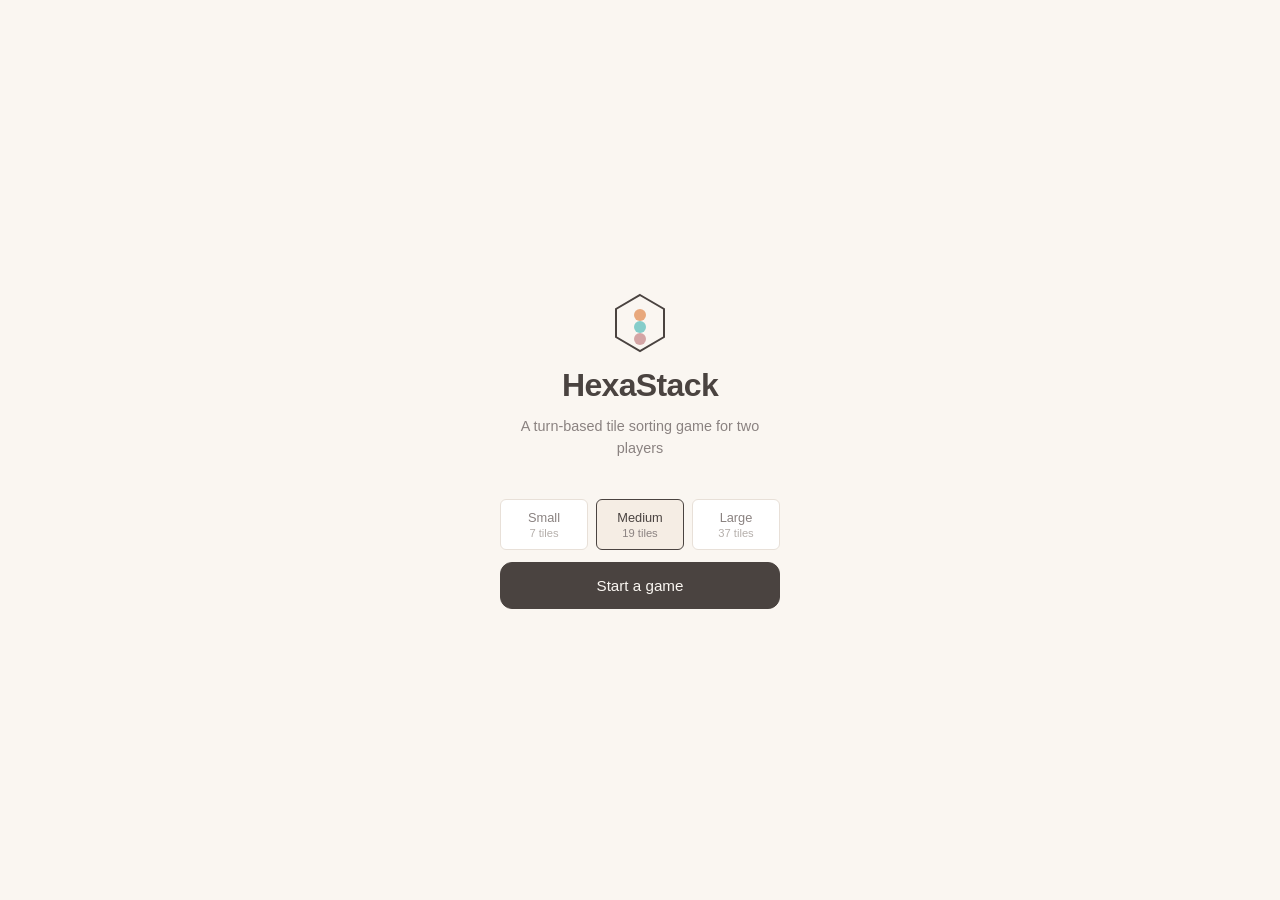
==== templates/index.html @ e5bf237d "Initial commit: HexaStack prototype" ====
<!DOCTYPE html>
<html lang="en">
<head>
    <meta charset="UTF-8">
    <meta name="viewport" content="width=device-width, initial-scale=1.0, maximum-scale=1.0, user-scalable=no">
    <title>HexaStack</title>
    <link rel="stylesheet" href="/static/css/style.css">
</head>
<body>
    <div class="home">
        <div class="home-logo">
            <svg width="64" height="64" viewBox="0 0 64 64" fill="none">
                <polygon points="32,4 56,18 56,46 32,60 8,46 8,18" 
                         fill="#FAF6F1" stroke="#4A4340" stroke-width="2"/>
                <circle cx="32" cy="24" r="6" fill="#E8A87C"/>
                <circle cx="32" cy="36" r="6" fill="#85CDCA"/>
                <circle cx="32" cy="48" r="6" fill="#D4A5A5"/>
            </svg>
            <h1>HexaStack</h1>
            <p>A turn-based tile sorting game for two players</p>
        </div>

        <div class="home-options">
            <div class="size-select" id="sizeSelect">
                <button class="size-btn" data-size="small">
                    Small
                    <span>7 tiles</span>
                </button>
                <button class="size-btn active" data-size="medium">
                    Medium
                    <span>19 tiles</span>
                </button>
                <button class="size-btn" data-size="large">
                    Large
                    <span>37 tiles</span>
                </button>
            </div>
            <button class="btn btn-primary" id="createBtn">Start a game</button>
        </div>
    </div>

    <script>
        let selectedSize = 'medium';

        document.querySelectorAll('.size-btn').forEach(btn => {
            btn.addEventListener('click', () => {
                document.querySelectorAll('.size-btn').forEach(b => b.classList.remove('active'));
                btn.classList.add('active');
                selectedSize = btn.dataset.size;
            });
        });

        document.getElementById('createBtn').addEventListener('click', async () => {
            const btn = document.getElementById('createBtn');
            btn.textContent = 'Creating…';
            btn.disabled = true;

            try {
                const res = await fetch('/api/create', {
                    method: 'POST',
                    headers: { 'Content-Type': 'application/json' },
                    body: JSON.stringify({ board_size: selectedSize })
                });
                const data = await res.json();
                window.location.href = data.url;
            } catch (e) {
                btn.textContent = 'Start a game';
                btn.disabled = false;
            }
        });
    </script>
</body>
</html>
---- static/css/style.css ----
/* ============================================================
   HexaStack — Clean, minimal, warm pastel theme
   ============================================================ */

:root {
    --bg: #FAF6F1;
    --bg-warm: #F5EDE4;
    --text: #4A4340;
    --text-light: #8A8280;
    --text-faint: #B5AFAB;
    --border: #E8E0D8;

    /* Pastel game colours */
    --c0: #E8A87C;  /* peach */
    --c1: #85CDCA;  /* teal */
    --c2: #D4A5A5;  /* rose */
    --c3: #C3B1E1;  /* lavender */
    --c4: #A8D8B9;  /* sage */

    --hex-empty: #EDE7E0;
    --hex-stroke: #D8D0C8;
    --hex-highlight: #D4C8BB;
    --hex-valid: rgba(133, 205, 202, 0.3);

    --radius-sm: 6px;
    --radius-md: 12px;
    --radius-lg: 20px;
    --shadow-sm: 0 1px 3px rgba(74, 67, 64, 0.06);
    --shadow-md: 0 4px 12px rgba(74, 67, 64, 0.08);

    --font: 'DM Sans', -apple-system, BlinkMacSystemFont, sans-serif;
    --font-mono: 'DM Mono', 'SF Mono', monospace;
}

@import url('https://fonts.googleapis.com/css2?family=DM+Sans:ital,opsz,wght@0,9..40,300;0,9..40,400;0,9..40,500;0,9..40,600;1,9..40,400&family=DM+Mono:wght@400;500&display=swap');

* { margin: 0; padding: 0; box-sizing: border-box; }

html, body {
    font-family: var(--font);
    background: var(--bg);
    color: var(--text);
    min-height: 100dvh;
    -webkit-font-smoothing: antialiased;
    -webkit-tap-highlight-color: transparent;
    user-select: none;
    overflow-x: hidden;
}

/* ---- Layout ---- */

.container {
    max-width: 440px;
    margin: 0 auto;
    padding: 16px;
    min-height: 100dvh;
    display: flex;
    flex-direction: column;
}

/* ---- Home screen ---- */

.home {
    display: flex;
    flex-direction: column;
    align-items: center;
    justify-content: center;
    min-height: 100dvh;
    gap: 40px;
    text-align: center;
}

.home-logo {
    display: flex;
    flex-direction: column;
    align-items: center;
    gap: 12px;
}

.home-logo h1 {
    font-size: 2rem;
    font-weight: 600;
    letter-spacing: -0.02em;
    color: var(--text);
}

.home-logo p {
    font-size: 0.9rem;
    color: var(--text-light);
    max-width: 260px;
    line-height: 1.5;
}

.home-options {
    display: flex;
    flex-direction: column;
    gap: 12px;
    width: 100%;
    max-width: 280px;
}

.btn {
    display: flex;
    align-items: center;
    justify-content: center;
    padding: 14px 24px;
    border: 1.5px solid var(--border);
    border-radius: var(--radius-md);
    background: white;
    color: var(--text);
    font-family: var(--font);
    font-size: 0.95rem;
    font-weight: 500;
    cursor: pointer;
    transition: all 0.15s ease;
    gap: 8px;
    text-decoration: none;
}

.btn:hover, .btn:active {
    background: var(--bg-warm);
    border-color: var(--hex-highlight);
}

.btn-primary {
    background: var(--text);
    color: var(--bg);
    border-color: var(--text);
}

.btn-primary:hover, .btn-primary:active {
    background: #5D5552;
}

.size-select {
    display: flex;
    gap: 8px;
    width: 100%;
    max-width: 280px;
}

.size-btn {
    flex: 1;
    padding: 10px 8px;
    border: 1.5px solid var(--border);
    border-radius: var(--radius-sm);
    background: white;
    color: var(--text-light);
    font-family: var(--font);
    font-size: 0.8rem;
    font-weight: 500;
    cursor: pointer;
    transition: all 0.15s ease;
    text-align: center;
}

.size-btn.active {
    border-color: var(--text);
    color: var(--text);
    background: var(--bg-warm);
}

.size-btn span {
    display: block;
    font-size: 0.7rem;
    color: var(--text-faint);
    margin-top: 2px;
    font-weight: 400;
}

.size-btn.active span {
    color: var(--text-light);
}

/* ---- Game header ---- */

.game-header {
    display: flex;
    justify-content: space-between;
    align-items: center;
    padding: 8px 0 12px;
}

.score-block {
    text-align: center;
    min-width: 64px;
}

.score-label {
    font-size: 0.7rem;
    font-weight: 500;
    text-transform: uppercase;
    letter-spacing: 0.06em;
    color: var(--text-faint);
    margin-bottom: 2px;
}

.score-value {
    font-family: var(--font-mono);
    font-size: 1.4rem;
    font-weight: 500;
    color: var(--text);
}

.score-block.active .score-label {
    color: var(--text-light);
}

.score-block.active .score-value {
    color: var(--text);
}

.score-block:not(.active) .score-value {
    color: var(--text-faint);
}

.turn-indicator {
    display: flex;
    flex-direction: column;
    align-items: center;
    gap: 2px;
}

.turn-dot {
    width: 8px;
    height: 8px;
    border-radius: 50%;
    background: var(--text);
}

.turn-text {
    font-size: 0.7rem;
    color: var(--text-light);
    font-weight: 500;
}

.target-score {
    font-size: 0.7rem;
    color: var(--text-faint);
    text-align: center;
    padding-bottom: 8px;
}

/* ---- Hex board ---- */

.board-container {
    flex: 1;
    display: flex;
    align-items: center;
    justify-content: center;
    padding: 8px 0;
}

.board-svg {
    width: 100%;
    max-width: 380px;
    touch-action: manipulation;
}

.hex-cell {
    cursor: pointer;
    transition: opacity 0.15s ease;
}

.hex-cell polygon {
    fill: var(--hex-empty);
    stroke: var(--hex-stroke);
    stroke-width: 1.5;
    transition: fill 0.15s ease, stroke 0.15s ease;
}

.hex-cell.has-tiles polygon {
    fill: var(--bg);
}

.hex-cell.valid-target polygon {
    fill: var(--hex-valid);
    stroke: var(--c1);
    stroke-width: 2;
    stroke-dasharray: 4 2;
}

.hex-cell.last-move polygon {
    stroke: var(--text-light);
    stroke-width: 2;
}

/* Tile stack circles inside hexes */
.tile-dot {
    transition: all 0.2s ease;
}

/* ---- Stack picker (bottom) ---- */

.picker-area {
    padding: 16px 0 24px;
    display: flex;
    flex-direction: column;
    align-items: center;
    gap: 12px;
}

.picker-label {
    font-size: 0.75rem;
    color: var(--text-faint);
    font-weight: 500;
    text-transform: uppercase;
    letter-spacing: 0.06em;
}

.picker-stacks {
    display: flex;
    gap: 12px;
    justify-content: center;
}

.stack-option {
    display: flex;
    flex-direction: column;
    align-items: center;
    gap: 4px;
    padding: 12px 20px;
    border: 1.5px solid var(--border);
    border-radius: var(--radius-md);
    background: white;
    cursor: pointer;
    transition: all 0.15s ease;
    min-width: 72px;
}

.stack-option:hover, .stack-option:active {
    border-color: var(--hex-highlight);
    background: var(--bg-warm);
}

.stack-option.selected {
    border-color: var(--text);
    background: var(--bg-warm);
    box-shadow: var(--shadow-md);
}

.stack-tile {
    width: 32px;
    height: 12px;
    border-radius: 3px;
    transition: transform 0.15s ease;
}

.stack-option.selected .stack-tile {
    transform: scale(1.1);
}

/* ---- Status messages ---- */

.status-bar {
    text-align: center;
    padding: 12px 0;
}

.status-text {
    font-size: 0.85rem;
    color: var(--text-light);
    font-weight: 400;
}

.status-text.waiting {
    color: var(--text-faint);
}

.status-text.your-turn {
    color: var(--text);
    font-weight: 500;
}

/* ---- Game over overlay ---- */

.game-over {
    position: fixed;
    inset: 0;
    background: rgba(250, 246, 241, 0.92);
    display: flex;
    align-items: center;
    justify-content: center;
    z-index: 100;
    backdrop-filter: blur(8px);
    -webkit-backdrop-filter: blur(8px);
}

.game-over-card {
    background: white;
    border: 1.5px solid var(--border);
    border-radius: var(--radius-lg);
    padding: 32px;
    text-align: center;
    max-width: 300px;
    width: 90%;
    box-shadow: var(--shadow-md);
}

.game-over-card h2 {
    font-size: 1.3rem;
    font-weight: 600;
    margin-bottom: 8px;
    letter-spacing: -0.01em;
}

.game-over-card .final-scores {
    display: flex;
    justify-content: center;
    gap: 32px;
    margin: 20px 0;
}

.game-over-card .btn {
    width: 100%;
    margin-top: 8px;
}

/* ---- Share link ---- */

.share-section {
    padding: 12px 0;
    text-align: center;
}

.share-link {
    display: flex;
    align-items: center;
    gap: 8px;
    padding: 10px 16px;
    background: white;
    border: 1.5px solid var(--border);
    border-radius: var(--radius-sm);
    font-size: 0.8rem;
    font-family: var(--font-mono);
    color: var(--text-light);
    cursor: pointer;
    transition: all 0.15s ease;
    justify-content: center;
    width: 100%;
}

.share-link:active {
    background: var(--bg-warm);
}

.share-link .copy-icon {
    flex-shrink: 0;
    color: var(--text-faint);
}

.copied-toast {
    font-size: 0.75rem;
    color: var(--c1);
    font-weight: 500;
    opacity: 0;
    transition: opacity 0.2s ease;
}

.copied-toast.show {
    opacity: 1;
}

/* ---- Animations ---- */

@keyframes fadeIn {
    from { opacity: 0; transform: translateY(8px); }
    to { opacity: 1; transform: translateY(0); }
}

@keyframes pulse {
    0%, 100% { transform: scale(1); }
    50% { transform: scale(1.05); }
}

.fade-in {
    animation: fadeIn 0.3s ease forwards;
}

.pulse {
    animation: pulse 0.3s ease;
}

/* ---- Utility ---- */

.hidden { display: none !important; }

.mt-8 { margin-top: 8px; }
.mt-16 { margin-top: 16px; }
.mb-8 { margin-bottom: 8px; }
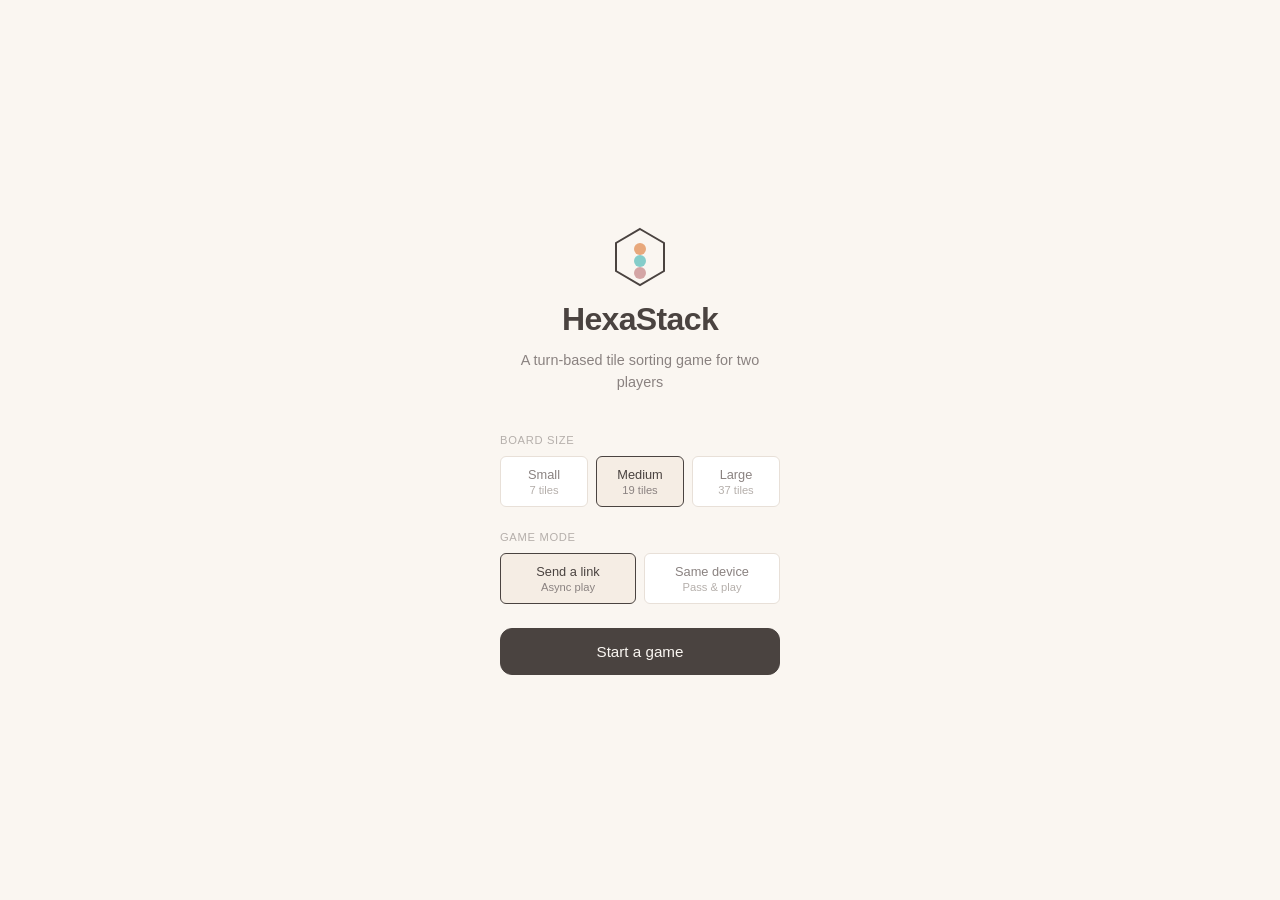
==== commit 77dfad7b: "phase 2 - rewritten merge logic, turn management async vs same device, animations, polling for turn " ====
--- a/templates/index.html
+++ b/templates/index.html
@@ -10,7 +10,7 @@
     <div class="home">
         <div class="home-logo">
             <svg width="64" height="64" viewBox="0 0 64 64" fill="none">
-                <polygon points="32,4 56,18 56,46 32,60 8,46 8,18" 
+                <polygon points="32,4 56,18 56,46 32,60 8,46 8,18"
                          fill="#FAF6F1" stroke="#4A4340" stroke-width="2"/>
                 <circle cx="32" cy="24" r="6" fill="#E8A87C"/>
                 <circle cx="32" cy="36" r="6" fill="#85CDCA"/>
@@ -21,6 +21,7 @@
         </div>
 
         <div class="home-options">
+            <label class="option-label">Board size</label>
             <div class="size-select" id="sizeSelect">
                 <button class="size-btn" data-size="small">
                     Small
@@ -35,18 +36,40 @@
                     <span>37 tiles</span>
                 </button>
             </div>
-            <button class="btn btn-primary" id="createBtn">Start a game</button>
+
+            <label class="option-label mt-16">Game mode</label>
+            <div class="size-select" id="modeSelect">
+                <button class="size-btn active" data-mode="link">
+                    Send a link
+                    <span>Async play</span>
+                </button>
+                <button class="size-btn" data-mode="local">
+                    Same device
+                    <span>Pass & play</span>
+                </button>
+            </div>
+
+            <button class="btn btn-primary mt-16" id="createBtn">Start a game</button>
         </div>
     </div>
 
     <script>
         let selectedSize = 'medium';
+        let selectedMode = 'link';
 
-        document.querySelectorAll('.size-btn').forEach(btn => {
+        document.querySelectorAll('#sizeSelect .size-btn').forEach(btn => {
             btn.addEventListener('click', () => {
-                document.querySelectorAll('.size-btn').forEach(b => b.classList.remove('active'));
+                document.querySelectorAll('#sizeSelect .size-btn').forEach(b => b.classList.remove('active'));
                 btn.classList.add('active');
                 selectedSize = btn.dataset.size;
+            });
+        });
+
+        document.querySelectorAll('#modeSelect .size-btn').forEach(btn => {
+            btn.addEventListener('click', () => {
+                document.querySelectorAll('#modeSelect .size-btn').forEach(b => b.classList.remove('active'));
+                btn.classList.add('active');
+                selectedMode = btn.dataset.mode;
             });
         });
 
@@ -59,7 +82,7 @@
                 const res = await fetch('/api/create', {
                     method: 'POST',
                     headers: { 'Content-Type': 'application/json' },
-                    body: JSON.stringify({ board_size: selectedSize })
+                    body: JSON.stringify({ board_size: selectedSize, game_mode: selectedMode })
                 });
                 const data = await res.json();
                 window.location.href = data.url;
--- a/static/css/style.css
+++ b/static/css/style.css
@@ -1,5 +1,5 @@
 /* ============================================================
-   HexaStack — Clean, minimal, warm pastel theme
+   HexaStack — Clean, minimal, warm pastel theme — Phase 2
    ============================================================ */
 
 :root {
@@ -10,7 +10,6 @@
     --text-faint: #B5AFAB;
     --border: #E8E0D8;
 
-    /* Pastel game colours */
     --c0: #E8A87C;  /* peach */
     --c1: #85CDCA;  /* teal */
     --c2: #D4A5A5;  /* rose */
@@ -68,6 +67,7 @@
     min-height: 100dvh;
     gap: 40px;
     text-align: center;
+    padding: 16px;
 }
 
 .home-logo {
@@ -94,9 +94,19 @@
 .home-options {
     display: flex;
     flex-direction: column;
-    gap: 12px;
+    gap: 8px;
     width: 100%;
     max-width: 280px;
+}
+
+.option-label {
+    font-size: 0.7rem;
+    font-weight: 500;
+    text-transform: uppercase;
+    letter-spacing: 0.06em;
+    color: var(--text-faint);
+    text-align: left;
+    margin-bottom: 2px;
 }
 
 .btn {
@@ -136,7 +146,6 @@
     display: flex;
     gap: 8px;
     width: 100%;
-    max-width: 280px;
 }
 
 .size-btn {
@@ -266,7 +275,7 @@
     fill: var(--hex-empty);
     stroke: var(--hex-stroke);
     stroke-width: 1.5;
-    transition: fill 0.15s ease, stroke 0.15s ease;
+    transition: fill 0.2s ease, stroke 0.2s ease;
 }
 
 .hex-cell.has-tiles polygon {
@@ -285,12 +294,36 @@
     stroke-width: 2;
 }
 
-/* Tile stack circles inside hexes */
+/* Just-placed animation */
+.hex-cell.just-placed polygon {
+    stroke: var(--text);
+    stroke-width: 2.5;
+    animation: placePulse 0.4s ease;
+}
+
+@keyframes placePulse {
+    0% { stroke-width: 1.5; }
+    50% { stroke-width: 3.5; }
+    100% { stroke-width: 2.5; }
+}
+
+/* Clearing animation */
+.hex-cell.clearing .tile-dot {
+    animation: clearPop 0.4s ease forwards;
+}
+
+@keyframes clearPop {
+    0% { transform: scale(1); opacity: 1; }
+    50% { transform: scale(1.4); opacity: 0.8; }
+    100% { transform: scale(0); opacity: 0; }
+}
+
+/* Tile dots */
 .tile-dot {
     transition: all 0.2s ease;
 }
 
-/* ---- Stack picker (bottom) ---- */
+/* ---- Stack picker ---- */
 
 .picker-area {
     padding: 16px 0 24px;
@@ -350,7 +383,7 @@
     transform: scale(1.1);
 }
 
-/* ---- Status messages ---- */
+/* ---- Status bar ---- */
 
 .status-bar {
     text-align: center;
@@ -372,7 +405,36 @@
     font-weight: 500;
 }
 
-/* ---- Game over overlay ---- */
+/* ---- Points popup ---- */
+
+.points-popup {
+    position: fixed;
+    top: 50%;
+    left: 50%;
+    transform: translate(-50%, -50%) scale(0.5);
+    font-family: var(--font-mono);
+    font-size: 2rem;
+    font-weight: 600;
+    color: var(--text);
+    pointer-events: none;
+    opacity: 0;
+    z-index: 50;
+    transition: none;
+}
+
+.points-popup.show {
+    animation: popUp 1.2s ease forwards;
+}
+
+@keyframes popUp {
+    0% { opacity: 0; transform: translate(-50%, -50%) scale(0.5); }
+    15% { opacity: 1; transform: translate(-50%, -50%) scale(1.2); }
+    30% { transform: translate(-50%, -50%) scale(1); }
+    70% { opacity: 1; }
+    100% { opacity: 0; transform: translate(-50%, -70%) scale(1); }
+}
+
+/* ---- Game over ---- */
 
 .game-over {
     position: fixed;
@@ -431,13 +493,16 @@
     background: white;
     border: 1.5px solid var(--border);
     border-radius: var(--radius-sm);
-    font-size: 0.8rem;
+    font-size: 0.75rem;
     font-family: var(--font-mono);
     color: var(--text-light);
     cursor: pointer;
     transition: all 0.15s ease;
     justify-content: center;
     width: 100%;
+    overflow: hidden;
+    white-space: nowrap;
+    text-overflow: ellipsis;
 }
 
 .share-link:active {
@@ -455,6 +520,7 @@
     font-weight: 500;
     opacity: 0;
     transition: opacity 0.2s ease;
+    margin-top: 4px;
 }
 
 .copied-toast.show {
@@ -468,23 +534,13 @@
     to { opacity: 1; transform: translateY(0); }
 }
 
-@keyframes pulse {
-    0%, 100% { transform: scale(1); }
-    50% { transform: scale(1.05); }
-}
-
 .fade-in {
     animation: fadeIn 0.3s ease forwards;
 }
 
-.pulse {
-    animation: pulse 0.3s ease;
-}
-
 /* ---- Utility ---- */
 
 .hidden { display: none !important; }
-
 .mt-8 { margin-top: 8px; }
 .mt-16 { margin-top: 16px; }
 .mb-8 { margin-bottom: 8px; }
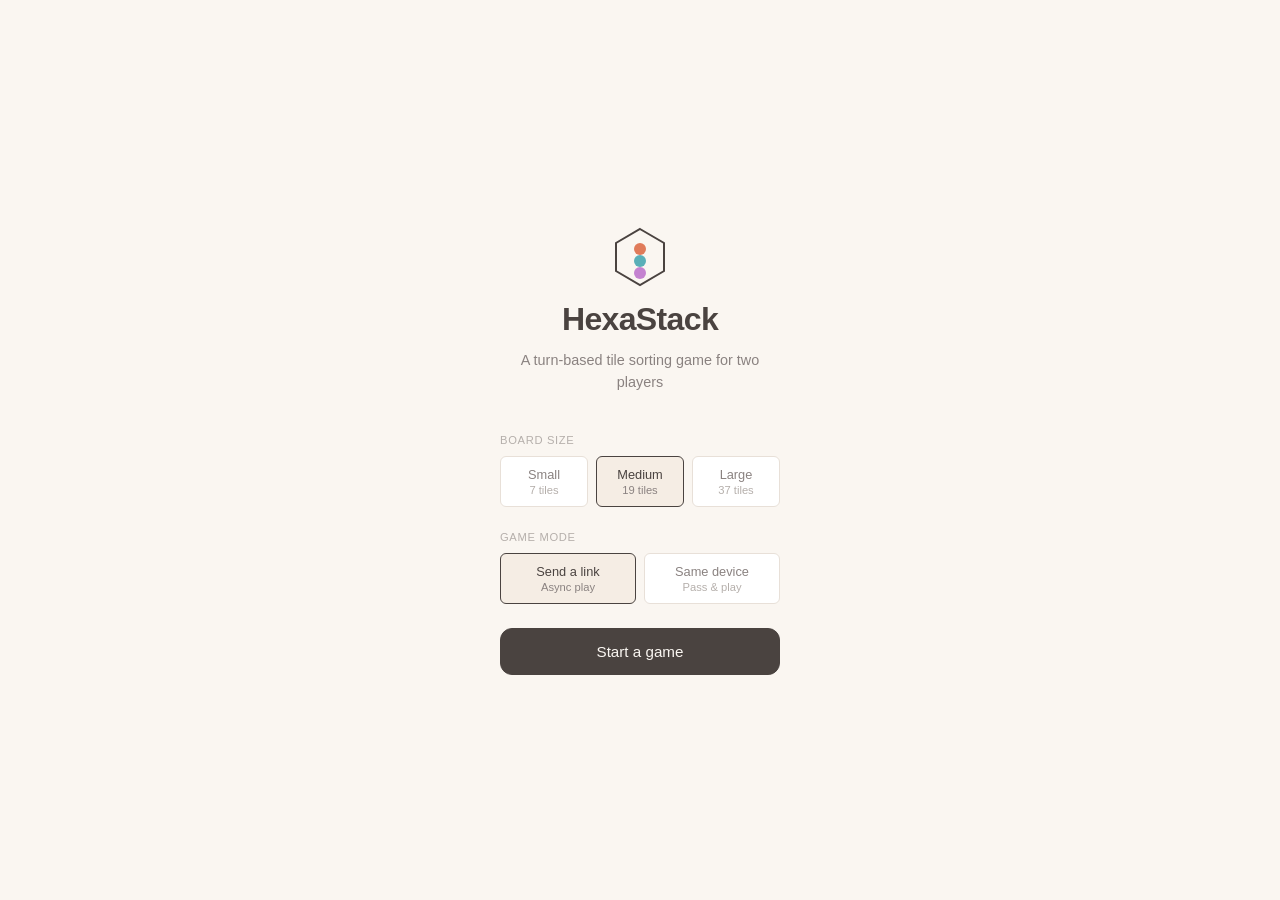
==== commit 5be4c531: "new colours, tile visuals instead of dots, animation on clear, updated merge animations" ====
--- a/templates/index.html
+++ b/templates/index.html
@@ -12,9 +12,9 @@
             <svg width="64" height="64" viewBox="0 0 64 64" fill="none">
                 <polygon points="32,4 56,18 56,46 32,60 8,46 8,18"
                          fill="#FAF6F1" stroke="#4A4340" stroke-width="2"/>
-                <circle cx="32" cy="24" r="6" fill="#E8A87C"/>
-                <circle cx="32" cy="36" r="6" fill="#85CDCA"/>
-                <circle cx="32" cy="48" r="6" fill="#D4A5A5"/>
+                <circle cx="32" cy="24" r="6" fill="#E07B5A"/>
+                <circle cx="32" cy="36" r="6" fill="#5AAFB8"/>
+                <circle cx="32" cy="48" r="6" fill="#C482D0"/>
             </svg>
             <h1>HexaStack</h1>
             <p>A turn-based tile sorting game for two players</p>
--- a/static/css/style.css
+++ b/static/css/style.css
@@ -1,5 +1,5 @@
 /* ============================================================
-   HexaStack — Clean, minimal, warm pastel theme — Phase 2
+   HexaStack — Clean, minimal, warm pastel theme — Phase 3
    ============================================================ */
 
 :root {
@@ -10,16 +10,17 @@
     --text-faint: #B5AFAB;
     --border: #E8E0D8;
 
-    --c0: #E8A87C;  /* peach */
-    --c1: #85CDCA;  /* teal */
-    --c2: #D4A5A5;  /* rose */
-    --c3: #C3B1E1;  /* lavender */
-    --c4: #A8D8B9;  /* sage */
+    /* Distinguishable pastel palette — spread across hue wheel */
+    --c0: #E07B5A;  /* coral */
+    --c1: #5AAFB8;  /* teal */
+    --c2: #C482D0;  /* plum */
+    --c3: #D4B84A;  /* honey */
+    --c4: #6B9FDE;  /* cornflower */
 
     --hex-empty: #EDE7E0;
     --hex-stroke: #D8D0C8;
     --hex-highlight: #D4C8BB;
-    --hex-valid: rgba(133, 205, 202, 0.3);
+    --hex-valid: rgba(90, 175, 184, 0.25);
 
     --radius-sm: 6px;
     --radius-md: 12px;
@@ -209,6 +210,17 @@
     font-size: 1.4rem;
     font-weight: 500;
     color: var(--text);
+    transition: transform 0.2s ease;
+}
+
+.score-value.bump {
+    animation: scoreBump 0.4s ease;
+}
+
+@keyframes scoreBump {
+    0% { transform: scale(1); }
+    40% { transform: scale(1.3); }
+    100% { transform: scale(1); }
 }
 
 .score-block.active .score-label {
@@ -307,19 +319,8 @@
     100% { stroke-width: 2.5; }
 }
 
-/* Clearing animation */
-.hex-cell.clearing .tile-dot {
-    animation: clearPop 0.4s ease forwards;
-}
-
-@keyframes clearPop {
-    0% { transform: scale(1); opacity: 1; }
-    50% { transform: scale(1.4); opacity: 0.8; }
-    100% { transform: scale(0); opacity: 0; }
-}
-
-/* Tile dots */
-.tile-dot {
+/* Tile slab styling (SVG rects) */
+.tile-slab {
     transition: all 0.2s ease;
 }
 
@@ -372,10 +373,24 @@
     box-shadow: var(--shadow-md);
 }
 
+.stack-option.placed {
+    border-color: var(--border);
+    background: var(--bg-warm);
+    cursor: default;
+    opacity: 0.5;
+}
+
+.stack-check {
+    font-size: 1rem;
+    color: var(--text-faint);
+    line-height: 1;
+    padding: 4px 0;
+}
+
 .stack-tile {
-    width: 32px;
-    height: 12px;
-    border-radius: 3px;
+    width: 36px;
+    height: 14px;
+    border-radius: 4px;
     transition: transform 0.15s ease;
 }
 
@@ -413,7 +428,7 @@
     left: 50%;
     transform: translate(-50%, -50%) scale(0.5);
     font-family: var(--font-mono);
-    font-size: 2rem;
+    font-size: 2.2rem;
     font-weight: 600;
     color: var(--text);
     pointer-events: none;
@@ -423,14 +438,14 @@
 }
 
 .points-popup.show {
-    animation: popUp 1.2s ease forwards;
+    animation: popUp 1.4s ease forwards;
 }
 
 @keyframes popUp {
     0% { opacity: 0; transform: translate(-50%, -50%) scale(0.5); }
-    15% { opacity: 1; transform: translate(-50%, -50%) scale(1.2); }
-    30% { transform: translate(-50%, -50%) scale(1); }
-    70% { opacity: 1; }
+    12% { opacity: 1; transform: translate(-50%, -50%) scale(1.3); }
+    25% { transform: translate(-50%, -50%) scale(1); }
+    65% { opacity: 1; }
     100% { opacity: 0; transform: translate(-50%, -70%) scale(1); }
 }
 
